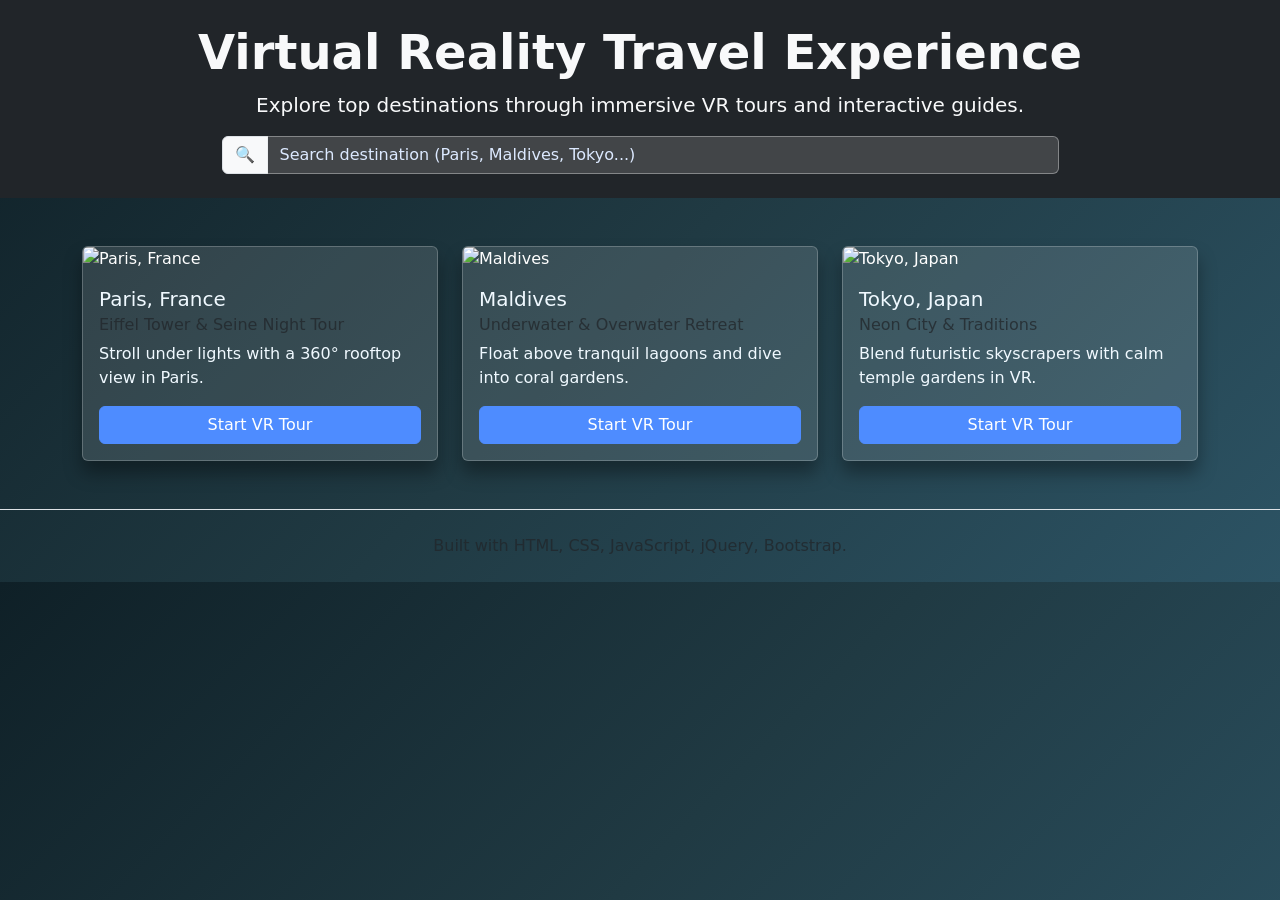
==== Code/index.html @ 7fb03806 "Add VR Travel Experience web app" ====
<!doctype html>
<html lang="en">
  <head>
    <meta charset="utf-8">
    <meta name="viewport" content="width=device-width, initial-scale=1, shrink-to-fit=no">
    <title>Virtual Reality Travel Experience</title>
    <link rel="stylesheet" href="https://cdn.jsdelivr.net/npm/bootstrap@5.3.0/dist/css/bootstrap.min.css" integrity="sha384-9ndCyUa6Y/xS0+Yk4hiB7QWmPduLcGx8em4RcXE6MnFVlowerQGsb31Z/4IKT8t6" crossorigin="anonymous">
    <link rel="stylesheet" href="css/style.css">
  </head>
  <body>
    <header class="bg-dark text-light py-4 mb-5">
      <div class="container text-center">
        <h1 class="display-5 fw-bold">Virtual Reality Travel Experience</h1>
        <p class="lead">Explore top destinations through immersive VR tours and interactive guides.</p>
        <div class="input-group mt-3 w-75 mx-auto">
          <span class="input-group-text" id="search-label">🔍</span>
          <input id="searchInput" type="text" class="form-control" placeholder="Search destination (Paris, Maldives, Tokyo...)" aria-label="Search" aria-describedby="search-label">
        </div>
      </div>
    </header>

    <main class="container">
      <div id="destinationsRow" class="row g-4"></div>
    </main>

    <footer class="text-muted text-center py-4 mt-5 border-top">
      <div class="container">Built with HTML, CSS, JavaScript, jQuery, Bootstrap.</div>
    </footer>

    <!-- VR Tour Modal -->
    <div class="modal fade" id="vrModal" tabindex="-1" aria-labelledby="vrModalLabel" aria-hidden="true">
      <div class="modal-dialog modal-xl modal-dialog-centered">
        <div class="modal-content">
          <div class="modal-header">
            <h5 class="modal-title" id="vrModalLabel">VR Tour</h5>
            <button type="button" class="btn-close" data-bs-dismiss="modal" aria-label="Close"></button>
          </div>
          <div class="modal-body">
            <div class="ratio ratio-16x9 mb-3" id="videoContainer">
              <iframe id="vrVideo" src="" title="VR Tour Video" allowfullscreen allow="accelerometer; autoplay; clipboard-write; encrypted-media; gyroscope; picture-in-picture"></iframe>
            </div>
            <p id="vrDescription" class="lead"></p>
            <ul id="vrFeatures" class="list-group"></ul>
          </div>
          <div class="modal-footer">
            <button type="button" class="btn btn-secondary" data-bs-dismiss="modal">Close</button>
            <a id="exploreLink" href="#" target="_blank" class="btn btn-primary">Open Full VR Experience</a>
          </div>
        </div>
      </div>
    </div>

    <script src="https://code.jquery.com/jquery-3.7.0.min.js" integrity="sha256-3fpV/yvHO0WnQklFNTbQN6HkQJXjMXTnP1ptsKp4LhU=" crossorigin="anonymous"></script>
    <script src="https://cdn.jsdelivr.net/npm/bootstrap@5.3.0/dist/js/bootstrap.bundle.min.js" integrity="sha384-kenU1KFdBIe4zVF0s0G1M5b4hcpxyD9F7jL+HLvI2/modi6u40ruR+5aMRyX0ycJ" crossorigin="anonymous"></script>
    <script src="js/app.js"></script>
  </body>
</html>
---- Code/css/style.css ----
body {
  background: linear-gradient(135deg, #0f2027 0%, #203a43 50%, #2c5364 100%);
  color: #ffffff;
}

header {
  background: rgba(24, 35, 45, 0.95);
  backdrop-filter: blur(8px);
}

.card {
  background: rgba(255, 255, 255, 0.12);
  border: 1px solid rgba(255, 255, 255, 0.22);
  box-shadow: 0 12px 18px rgba(0, 0, 0, 0.35);
  transition: transform 0.25s ease, box-shadow 0.25s ease;
}

.card:hover {
  transform: translateY(-7px);
  box-shadow: 0 20px 25px rgba(0, 0, 0, 0.45);
}

.card-title, .card-text {
  color: #f0f9ff;
}

.btn-primary {
  background: #4e8cff;
  border-color: #4e8cff;
}

.btn-primary:hover {
  background: #3184ff;
  border-color: #2b6ef4;
}

#searchInput {
  background: rgba(255, 255, 255, 0.15);
  color: #fff;
  border: 1px solid rgba(255, 255, 255, 0.35);
}

#searchInput::placeholder {
  color: #dce9ff;
}
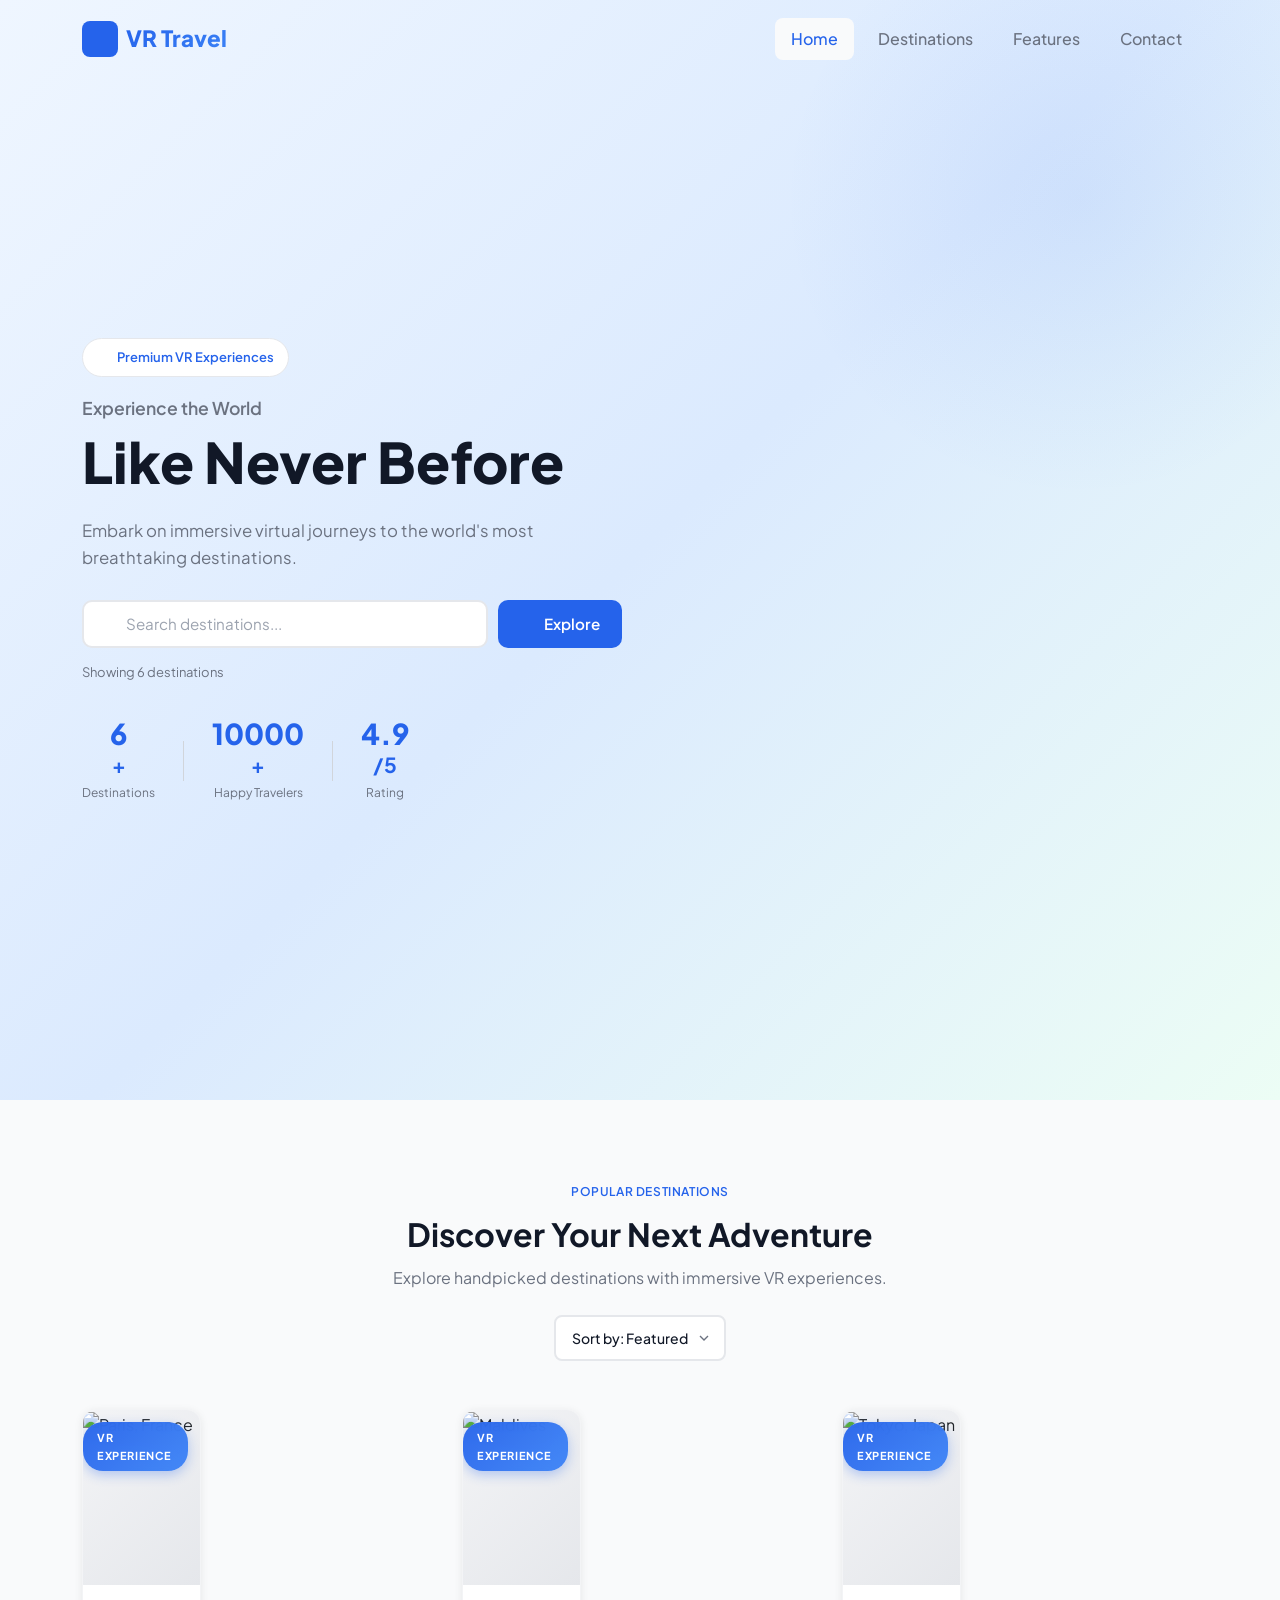
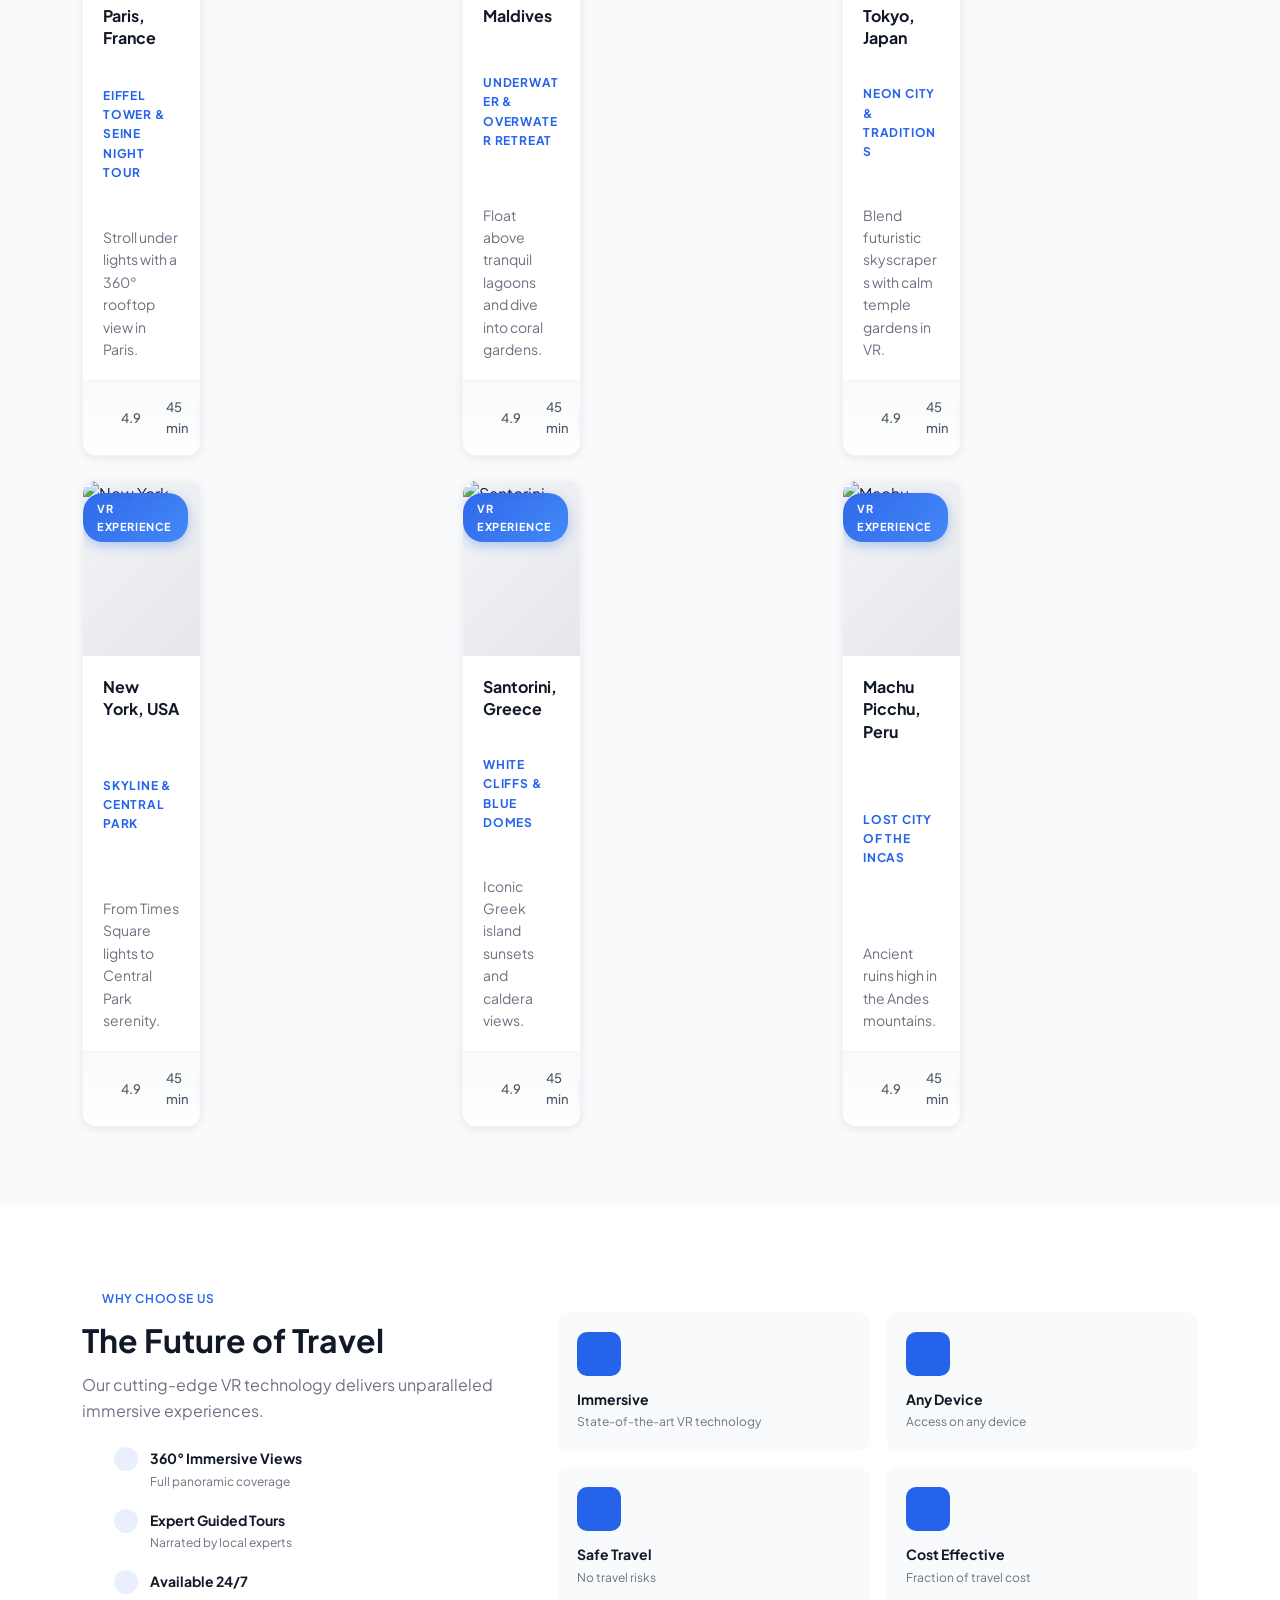
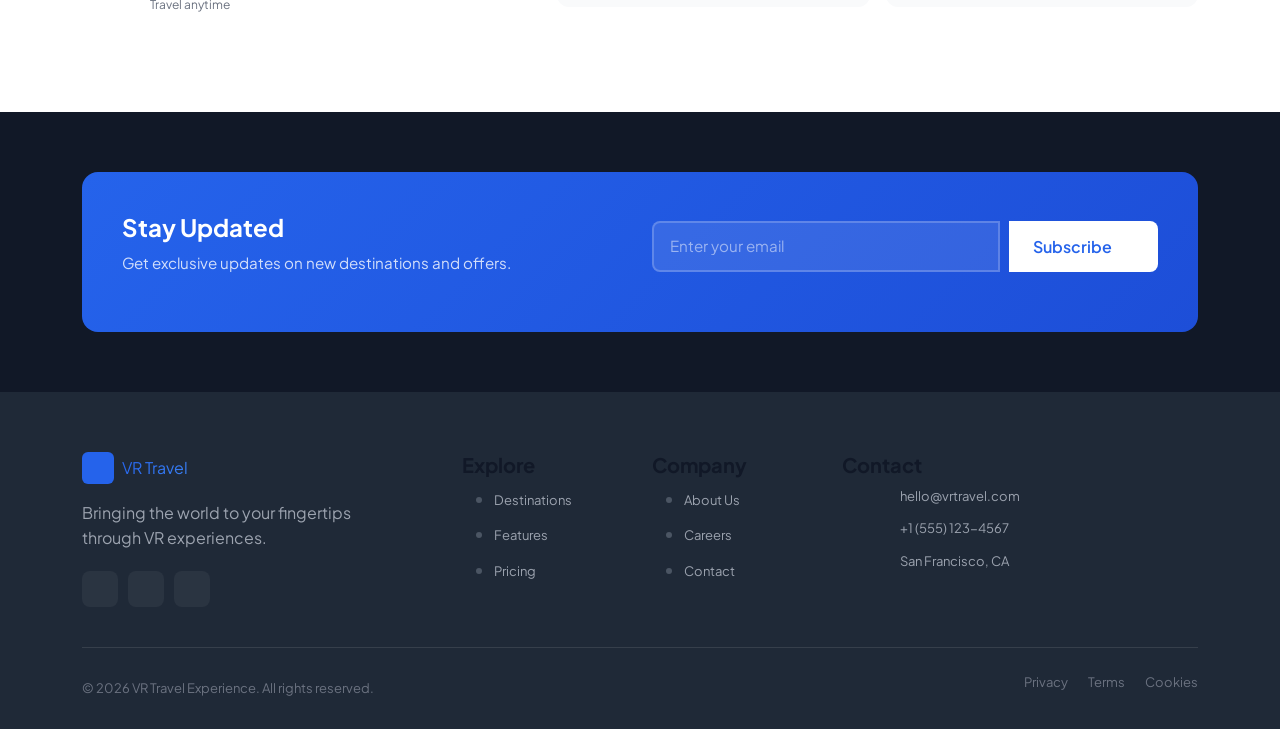
==== commit 8652e178: "Uploaded two files Code" ====
--- a/Code/index.html
+++ b/Code/index.html
@@ -1,57 +1,364 @@
-<!doctype html>
+<!DOCTYPE html>
 <html lang="en">
-  <head>
-    <meta charset="utf-8">
-    <meta name="viewport" content="width=device-width, initial-scale=1, shrink-to-fit=no">
-    <title>Virtual Reality Travel Experience</title>
-    <link rel="stylesheet" href="https://cdn.jsdelivr.net/npm/bootstrap@5.3.0/dist/css/bootstrap.min.css" integrity="sha384-9ndCyUa6Y/xS0+Yk4hiB7QWmPduLcGx8em4RcXE6MnFVlowerQGsb31Z/4IKT8t6" crossorigin="anonymous">
+<head>
+    <meta charset="UTF-8">
+    <meta name="viewport" content="width=device-width, initial-scale=1.0">
+    <meta name="description" content="Experience immersive virtual reality travel tours to Paris, Maldives, and Tokyo. Explore top destinations through interactive VR guides and 360° panoramic views.">
+    <meta name="keywords" content="virtual reality, VR travel, immersive tours, Paris, Maldives, Tokyo">
+    <meta name="author" content="VR Travel Experience">
+    <title>VR Travel Experience | Immersive Virtual Reality Tours</title>
+    
+    <!-- Google Fonts -->
+    <link rel="preconnect" href="https://fonts.googleapis.com">
+    <link rel="preconnect" href="https://fonts.gstatic.com" crossorigin>
+    <link href="https://fonts.googleapis.com/css2?family=Plus+Jakarta+Sans:wght@400;500;600;700;800&display=swap" rel="stylesheet">
+    
+    <!-- Bootstrap CSS -->
+    <link href="https://cdn.jsdelivr.net/npm/bootstrap@5.3.0/dist/css/bootstrap.min.css" rel="stylesheet">
+    
+    <!-- Lucide Icons -->
+    <script src="https://unpkg.com/lucide@latest"></script>
+    
     <link rel="stylesheet" href="css/style.css">
-  </head>
-  <body>
-    <header class="bg-dark text-light py-4 mb-5">
-      <div class="container text-center">
-        <h1 class="display-5 fw-bold">Virtual Reality Travel Experience</h1>
-        <p class="lead">Explore top destinations through immersive VR tours and interactive guides.</p>
-        <div class="input-group mt-3 w-75 mx-auto">
-          <span class="input-group-text" id="search-label">🔍</span>
-          <input id="searchInput" type="text" class="form-control" placeholder="Search destination (Paris, Maldives, Tokyo...)" aria-label="Search" aria-describedby="search-label">
-        </div>
-      </div>
-    </header>
-
-    <main class="container">
-      <div id="destinationsRow" class="row g-4"></div>
-    </main>
-
-    <footer class="text-muted text-center py-4 mt-5 border-top">
-      <div class="container">Built with HTML, CSS, JavaScript, jQuery, Bootstrap.</div>
+</head>
+<body>
+    <!-- Loading Screen -->
+    <div id="loader" class="loader-wrapper">
+        <div class="loader-content">
+            <div class="loader-spinner"></div>
+            <p>Loading...</p>
+        </div>
+    </div>
+
+    <!-- Navigation -->
+    <nav class="navbar navbar-expand-lg fixed-top" id="navbar">
+        <div class="container">
+            <a class="navbar-brand d-flex align-items-center" href="#">
+                <div class="brand-icon">
+                    <i data-lucide="globe"></i>
+                </div>
+                <span class="brand-text">VR Travel</span>
+            </a>
+            <button class="navbar-toggler" type="button" data-bs-toggle="collapse" data-bs-target="#navbarNav">
+                <span class="toggler-icon">
+                    <i data-lucide="menu"></i>
+                </span>
+            </button>
+            <div class="collapse navbar-collapse justify-content-end" id="navbarNav">
+                <ul class="navbar-nav align-items-center gap-2">
+                    <li class="nav-item"><a class="nav-link active" href="#home">Home</a></li>
+                    <li class="nav-item"><a class="nav-link" href="#destinations">Destinations</a></li>
+                    <li class="nav-item"><a class="nav-link" href="#features">Features</a></li>
+                    <li class="nav-item"><a class="nav-link" href="#newsletter">Contact</a></li>
+                </ul>
+            </div>
+        </div>
+    </nav>
+
+    <!-- Hero Section -->
+    <section class="hero-section" id="home">
+        <div class="hero-bg">
+            <div class="hero-gradient"></div>
+        </div>
+        <div class="container">
+            <div class="row align-items-center min-vh-100">
+                <div class="col-lg-7">
+                    <div class="hero-content">
+                        <div class="hero-badge">
+                            <i data-lucide="sparkles"></i>
+                            <span>Premium VR Experiences</span>
+                        </div>
+                        <h1 class="hero-title">
+                            <span class="title-small">Experience the World</span>
+                            <span class="title-large">Like Never Before</span>
+                        </h1>
+                        <p class="hero-description">
+                            Embark on immersive virtual journeys to the world's most breathtaking destinations.
+                        </p>
+                        <div class="hero-search-box">
+                            <div class="search-input-wrapper">
+                                <i data-lucide="search" class="search-icon"></i>
+                                <input type="text" id="searchInput" placeholder="Search destinations..." autocomplete="off">
+                                <button type="button" id="clearSearch" class="clear-btn" style="display:none;">
+                                    <i data-lucide="x"></i>
+                                </button>
+                            </div>
+                            <button type="button" class="btn-search">
+                                <i data-lucide="compass"></i>
+                                <span>Explore</span>
+                            </button>
+                        </div>
+                        <p id="searchResultsCount" class="search-results"></p>
+                        
+                        <div class="hero-stats">
+                            <div class="stat-item">
+                                <span class="stat-value" data-count="50">0</span>
+                                <span class="stat-suffix">+</span>
+                                <span class="stat-label">Destinations</span>
+                            </div>
+                            <div class="stat-divider"></div>
+                            <div class="stat-item">
+                                <span class="stat-value" data-count="10000">0</span>
+                                <span class="stat-suffix">+</span>
+                                <span class="stat-label">Happy Travelers</span>
+                            </div>
+                            <div class="stat-divider"></div>
+                            <div class="stat-item">
+                                <span class="stat-value">4.9</span>
+                                <span class="stat-suffix">/5</span>
+                                <span class="stat-label">Rating</span>
+                            </div>
+                        </div>
+                    </div>
+                </div>
+            </div>
+        </div>
+    </section>
+
+    <!-- Destinations Section -->
+    <section class="destinations-section" id="destinations">
+        <div class="container">
+            <div class="section-header text-center">
+                <span class="section-label">
+                    <i data-lucide="map-pin"></i>
+                    Popular Destinations
+                </span>
+                <h2 class="section-title">Discover Your Next Adventure</h2>
+                <p class="section-description">
+                    Explore handpicked destinations with immersive VR experiences.
+                </p>
+                
+                <div class="section-filters">
+                    <select id="sortSelect" class="filter-select">
+                        <option value="default">Sort by: Featured</option>
+                        <option value="name">Name (A-Z)</option>
+                        <option value="name-desc">Name (Z-A)</option>
+                    </select>
+                </div>
+            </div>
+
+            <div id="destinationsRow" class="destinations-grid"></div>
+            
+            <div id="noResultsMessage" class="no-results text-center" style="display:none;">
+                <i data-lucide="search-x" class="no-results-icon"></i>
+                <h3>No destinations found</h3>
+                <p>Try adjusting your search terms</p>
+                <button class="btn btn-outline-primary" id="resetSearch">
+                    <i data-lucide="rotate-ccw"></i>
+                    Reset Search
+                </button>
+            </div>
+        </div>
+    </section>
+
+    <!-- Features Section -->
+    <section class="features-section" id="features">
+        <div class="container">
+            <div class="row align-items-center">
+                <div class="col-lg-5">
+                    <div class="features-content">
+                        <span class="section-label">
+                            <i data-lucide="zap"></i>
+                            Why Choose Us
+                        </span>
+                        <h2 class="section-title text-start">The Future of Travel</h2>
+                        <p class="features-description">
+                            Our cutting-edge VR technology delivers unparalleled immersive experiences.
+                        </p>
+                        <ul class="features-list">
+                            <li>
+                                <div class="feature-check">
+                                    <i data-lucide="check"></i>
+                                </div>
+                                <div>
+                                    <strong>360° Immersive Views</strong>
+                                    <p>Full panoramic coverage</p>
+                                </div>
+                            </li>
+                            <li>
+                                <div class="feature-check">
+                                    <i data-lucide="check"></i>
+                                </div>
+                                <div>
+                                    <strong>Expert Guided Tours</strong>
+                                    <p>Narrated by local experts</p>
+                                </div>
+                            </li>
+                            <li>
+                                <div class="feature-check">
+                                    <i data-lucide="check"></i>
+                                </div>
+                                <div>
+                                    <strong>Available 24/7</strong>
+                                    <p>Travel anytime</p>
+                                </div>
+                            </li>
+                        </ul>
+                    </div>
+                </div>
+                <div class="col-lg-7">
+                    <div class="features-grid">
+                        <div class="feature-card">
+                            <div class="feature-icon">
+                                <i data-lucide="eye"></i>
+                            </div>
+                            <h3>Immersive</h3>
+                            <p>State-of-the-art VR technology</p>
+                        </div>
+                        <div class="feature-card">
+                            <div class="feature-icon">
+                                <i data-lucide="smartphone"></i>
+                            </div>
+                            <h3>Any Device</h3>
+                            <p>Access on any device</p>
+                        </div>
+                        <div class="feature-card">
+                            <div class="feature-icon">
+                                <i data-lucide="shield-check"></i>
+                            </div>
+                            <h3>Safe Travel</h3>
+                            <p>No travel risks</p>
+                        </div>
+                        <div class="feature-card">
+                            <div class="feature-icon">
+                                <i data-lucide="wallet"></i>
+                            </div>
+                            <h3>Cost Effective</h3>
+                            <p>Fraction of travel cost</p>
+                        </div>
+                    </div>
+                </div>
+            </div>
+        </div>
+    </section>
+
+    <!-- Newsletter Section -->
+    <section class="newsletter-section" id="newsletter">
+        <div class="container">
+            <div class="newsletter-card">
+                <div class="row align-items-center">
+                    <div class="col-lg-6">
+                        <div class="newsletter-content">
+                            <h2>Stay Updated</h2>
+                            <p>Get exclusive updates on new destinations and offers.</p>
+                        </div>
+                    </div>
+                    <div class="col-lg-6">
+                        <form id="newsletterForm" class="newsletter-form">
+                            <div class="input-group">
+                                <input type="email" id="emailInput" class="form-control" placeholder="Enter your email" required>
+                                <button type="submit" class="btn btn-primary">
+                                    <span>Subscribe</span>
+                                    <i data-lucide="send"></i>
+                                </button>
+                            </div>
+                            <div id="newsletterMessage" class="form-message"></div>
+                        </form>
+                    </div>
+                </div>
+            </div>
+        </div>
+    </section>
+
+    <!-- Footer -->
+    <footer class="site-footer">
+        <div class="container">
+            <div class="footer-top">
+                <div class="row">
+                    <div class="col-lg-4 mb-5 mb-lg-0">
+                        <div class="footer-brand">
+                            <a href="#" class="d-flex align-items-center gap-2 text-decoration-none mb-3">
+                                <div class="brand-icon-sm">
+                                    <i data-lucide="globe"></i>
+                                </div>
+                                <span class="brand-text">VR Travel</span>
+                            </a>
+                            <p>Bringing the world to your fingertips through VR experiences.</p>
+                            <div class="footer-social">
+                                <a href="#" aria-label="Twitter"><i data-lucide="twitter"></i></a>
+                                <a href="#" aria-label="Instagram"><i data-lucide="instagram"></i></a>
+                                <a href="#" aria-label="YouTube"><i data-lucide="youtube"></i></a>
+                            </div>
+                        </div>
+                    </div>
+                    <div class="col-6 col-lg-2">
+                        <h5>Explore</h5>
+                        <ul class="footer-links">
+                            <li><a href="#destinations">Destinations</a></li>
+                            <li><a href="#features">Features</a></li>
+                            <li><a href="#">Pricing</a></li>
+                        </ul>
+                    </div>
+                    <div class="col-6 col-lg-2">
+                        <h5>Company</h5>
+                        <ul class="footer-links">
+                            <li><a href="#">About Us</a></li>
+                            <li><a href="#">Careers</a></li>
+                            <li><a href="#">Contact</a></li>
+                        </ul>
+                    </div>
+                    <div class="col-lg-4">
+                        <h5>Contact</h5>
+                        <ul class="footer-contact">
+                            <li><i data-lucide="mail"></i><span>hello@vrtravel.com</span></li>
+                            <li><i data-lucide="phone"></i><span>+1 (555) 123-4567</span></li>
+                            <li><i data-lucide="map-pin"></i><span>San Francisco, CA</span></li>
+                        </ul>
+                    </div>
+                </div>
+            </div>
+            <div class="footer-bottom">
+                <div class="row align-items-center">
+                    <div class="col-md-6">
+                        <p>&copy; 2026 VR Travel Experience. All rights reserved.</p>
+                    </div>
+                    <div class="col-md-6">
+                        <ul class="footer-legal">
+                            <li><a href="#">Privacy</a></li>
+                            <li><a href="#">Terms</a></li>
+                            <li><a href="#">Cookies</a></li>
+                        </ul>
+                    </div>
+                </div>
+            </div>
+        </div>
     </footer>
 
-    <!-- VR Tour Modal -->
-    <div class="modal fade" id="vrModal" tabindex="-1" aria-labelledby="vrModalLabel" aria-hidden="true">
-      <div class="modal-dialog modal-xl modal-dialog-centered">
-        <div class="modal-content">
-          <div class="modal-header">
-            <h5 class="modal-title" id="vrModalLabel">VR Tour</h5>
-            <button type="button" class="btn-close" data-bs-dismiss="modal" aria-label="Close"></button>
-          </div>
-          <div class="modal-body">
-            <div class="ratio ratio-16x9 mb-3" id="videoContainer">
-              <iframe id="vrVideo" src="" title="VR Tour Video" allowfullscreen allow="accelerometer; autoplay; clipboard-write; encrypted-media; gyroscope; picture-in-picture"></iframe>
-            </div>
-            <p id="vrDescription" class="lead"></p>
-            <ul id="vrFeatures" class="list-group"></ul>
-          </div>
-          <div class="modal-footer">
-            <button type="button" class="btn btn-secondary" data-bs-dismiss="modal">Close</button>
-            <a id="exploreLink" href="#" target="_blank" class="btn btn-primary">Open Full VR Experience</a>
-          </div>
-        </div>
-      </div>
+    <!-- VR Modal -->
+    <div class="modal fade" id="vrModal" tabindex="-1">
+        <div class="modal-dialog modal-lg modal-dialog-centered">
+            <div class="modal-content">
+                <div class="modal-header border-0">
+                    <h5 class="modal-title" id="vrModalLabel">VR Tour</h5>
+                    <button type="button" class="btn-close" data-bs-dismiss="modal"></button>
+                </div>
+                <div class="modal-body p-0">
+                    <div class="ratio ratio-16x9">
+                        <iframe id="vrVideo" src="" allowfullscreen></iframe>
+                    </div>
+                    <div class="p-4">
+                        <p id="vrDescription" class="mb-4"></p>
+                        <h6 class="mb-3">Tour Highlights</h6>
+                        <ul id="vrFeatures" class="features-list-modal list-unstyled"></ul>
+                    </div>
+                </div>
+                <div class="modal-footer border-0">
+                    <button type="button" class="btn btn-secondary" data-bs-dismiss="modal">Close</button>
+                    <a id="exploreLink" href="#" target="_blank" class="btn btn-primary">
+                        <i data-lucide="external-link"></i>
+                        View on Maps
+                    </a>
+                </div>
+            </div>
+        </div>
     </div>
 
-    <script src="https://code.jquery.com/jquery-3.7.0.min.js" integrity="sha256-3fpV/yvHO0WnQklFNTbQN6HkQJXjMXTnP1ptsKp4LhU=" crossorigin="anonymous"></script>
-    <script src="https://cdn.jsdelivr.net/npm/bootstrap@5.3.0/dist/js/bootstrap.bundle.min.js" integrity="sha384-kenU1KFdBIe4zVF0s0G1M5b4hcpxyD9F7jL+HLvI2/modi6u40ruR+5aMRyX0ycJ" crossorigin="anonymous"></script>
+    <!-- Toast Container -->
+    <div id="toastContainer" class="toast-container"></div>
+
+    <!-- Scripts -->
+    <script src="https://code.jquery.com/jquery-3.7.0.min.js"></script>
+    <script src="https://cdn.jsdelivr.net/npm/bootstrap@5.3.0/dist/js/bootstrap.bundle.min.js"></script>
     <script src="js/app.js"></script>
-  </body>
+</body>
 </html>
--- a/Code/css/style.css
+++ b/Code/css/style.css
@@ -1,45 +1,1152 @@
+/* VR Travel Experience - Clean Professional Styles */
+
+:root {
+    --primary: #2563eb;
+    --primary-dark: #1d4ed8;
+    --primary-light: #3b82f6;
+    --accent: #f59e0b;
+    --dark: #111827;
+    --dark-secondary: #1f2937;
+    --white: #ffffff;
+    --gray-50: #f9fafb;
+    --gray-100: #f3f4f6;
+    --gray-200: #e5e7eb;
+    --gray-300: #d1d5db;
+    --gray-400: #9ca3af;
+    --gray-500: #6b7280;
+    --gray-600: #4b5563;
+    --success: #10b981;
+    --danger: #ef4444;
+}
+
+/* Reset */
+*,
+*::before,
+*::after {
+    box-sizing: border-box;
+    margin: 0;
+    padding: 0;
+}
+
+html {
+    scroll-behavior: smooth;
+}
+
 body {
-  background: linear-gradient(135deg, #0f2027 0%, #203a43 50%, #2c5364 100%);
-  color: #ffffff;
-}
-
-header {
-  background: rgba(24, 35, 45, 0.95);
-  backdrop-filter: blur(8px);
-}
-
-.card {
-  background: rgba(255, 255, 255, 0.12);
-  border: 1px solid rgba(255, 255, 255, 0.22);
-  box-shadow: 0 12px 18px rgba(0, 0, 0, 0.35);
-  transition: transform 0.25s ease, box-shadow 0.25s ease;
-}
-
-.card:hover {
-  transform: translateY(-7px);
-  box-shadow: 0 20px 25px rgba(0, 0, 0, 0.45);
-}
-
-.card-title, .card-text {
-  color: #f0f9ff;
+    font-family: 'Plus Jakarta Sans', -apple-system, BlinkMacSystemFont, sans-serif;
+    font-size: 16px;
+    line-height: 1.6;
+    color: var(--gray-600);
+    background: var(--white);
+    -webkit-font-smoothing: antialiased;
+}
+
+/* Typography */
+h1,
+h2,
+h3,
+h4,
+h5,
+h6 {
+    font-weight: 700;
+    line-height: 1.3;
+    color: var(--dark);
+}
+
+a {
+    text-decoration: none;
+    color: inherit;
+}
+
+img {
+    max-width: 100%;
+    height: auto;
+}
+
+/* Loader */
+.loader-wrapper {
+    position: fixed;
+    inset: 0;
+    background: var(--white);
+    display: flex;
+    align-items: center;
+    justify-content: center;
+    z-index: 9999;
+    transition: opacity 0.3s;
+}
+
+.loader-wrapper.hidden {
+    opacity: 0;
+    pointer-events: none;
+}
+
+.loader-spinner {
+    width: 40px;
+    height: 40px;
+    border: 3px solid var(--gray-200);
+    border-top-color: var(--primary);
+    border-radius: 50%;
+    animation: spin 1s linear infinite;
+}
+
+@keyframes spin {
+    to {
+        transform: rotate(360deg);
+    }
+}
+
+/* Navigation */
+.navbar {
+    padding: 16px 0;
+    background: transparent;
+    transition: all 0.3s;
+}
+
+.navbar.scrolled {
+    background: rgba(255, 255, 255, 0.95);
+    box-shadow: 0 1px 3px rgba(0, 0, 0, 0.1);
+    padding: 12px 0;
+}
+
+.navbar-brand {
+    display: flex;
+    align-items: center;
+    gap: 8px;
+    font-weight: 800;
+    font-size: 1.4rem;
+    color: var(--dark) !important;
+}
+
+.brand-icon {
+    width: 36px;
+    height: 36px;
+    background: var(--primary);
+    border-radius: 8px;
+    display: flex;
+    align-items: center;
+    justify-content: center;
+    color: var(--white);
+}
+
+.brand-icon i {
+    width: 20px;
+    height: 20px;
+}
+
+.brand-text {
+    background: linear-gradient(135deg, var(--primary), var(--primary-light));
+    -webkit-background-clip: text;
+    -webkit-text-fill-color: transparent;
+}
+
+.nav-link {
+    font-weight: 500;
+    color: var(--gray-500) !important;
+    padding: 8px 16px !important;
+    border-radius: 8px;
+    transition: all 0.2s;
+}
+
+.nav-link:hover,
+.nav-link.active {
+    color: var(--primary) !important;
+    background: var(--gray-50);
+}
+
+/* Hero Section */
+.hero-section {
+    min-height: 100vh;
+    display: flex;
+    align-items: center;
+    padding: 120px 0 80px;
+    background: linear-gradient(135deg, #eff6ff 0%, #dbeafe 50%, #ecfdf5 100%);
+    position: relative;
+}
+
+.hero-gradient {
+    position: absolute;
+    width: 600px;
+    height: 600px;
+    background: radial-gradient(circle, rgba(37, 99, 235, 0.08) 0%, transparent 70%);
+    top: -100px;
+    right: -100px;
+    border-radius: 50%;
+}
+
+.hero-content {
+    position: relative;
+    z-index: 1;
+}
+
+.hero-badge {
+    display: inline-flex;
+    align-items: center;
+    gap: 6px;
+    background: var(--white);
+    border: 1px solid var(--gray-200);
+    padding: 8px 14px;
+    border-radius: 50px;
+    font-size: 13px;
+    font-weight: 600;
+    color: var(--primary);
+    margin-bottom: 20px;
+}
+
+.hero-badge i {
+    width: 14px;
+    height: 14px;
+}
+
+.hero-title {
+    margin-bottom: 20px;
+}
+
+.title-small {
+    display: block;
+    font-size: 1.1rem;
+    font-weight: 600;
+    color: var(--gray-500);
+    margin-bottom: 6px;
+}
+
+.title-large {
+    display: block;
+    font-size: clamp(2.2rem, 5vw, 3.5rem);
+    font-weight: 800;
+    color: var(--dark);
+}
+
+.hero-description {
+    font-size: 1.05rem;
+    color: var(--gray-500);
+    max-width: 480px;
+    margin-bottom: 28px;
+}
+
+/* Search Box */
+.hero-search-box {
+    display: flex;
+    gap: 10px;
+    max-width: 540px;
+    margin-bottom: 14px;
+}
+
+.search-input-wrapper {
+    flex: 1;
+    display: flex;
+    align-items: center;
+    background: var(--white);
+    border: 2px solid var(--gray-200);
+    border-radius: 10px;
+    padding: 4px 4px 4px 14px;
+    transition: all 0.2s;
+}
+
+.search-input-wrapper:focus-within {
+    border-color: var(--primary);
+    box-shadow: 0 0 0 3px rgba(37, 99, 235, 0.1);
+}
+
+.search-icon {
+    width: 18px;
+    height: 18px;
+    color: var(--gray-400);
+    margin-right: 10px;
+}
+
+.search-input-wrapper input {
+    flex: 1;
+    border: none;
+    outline: none;
+    font-size: 0.95rem;
+    background: transparent;
+    color: var(--dark);
+}
+
+.search-input-wrapper input::placeholder {
+    color: var(--gray-400);
+}
+
+.clear-btn {
+    width: 28px;
+    height: 28px;
+    border: none;
+    background: var(--gray-100);
+    border-radius: 6px;
+    display: flex;
+    align-items: center;
+    justify-content: center;
+    cursor: pointer;
+    color: var(--gray-500);
+}
+
+.clear-btn:hover {
+    background: var(--gray-200);
+}
+
+.clear-btn i {
+    width: 14px;
+    height: 14px;
+}
+
+.btn-search {
+    display: flex;
+    align-items: center;
+    gap: 6px;
+    background: var(--primary);
+    color: var(--white);
+    border: none;
+    padding: 12px 22px;
+    border-radius: 10px;
+    font-weight: 600;
+    font-size: 0.95rem;
+    cursor: pointer;
+    transition: all 0.2s;
+}
+
+.btn-search:hover {
+    background: var(--primary-dark);
+    transform: translateY(-1px);
+}
+
+.btn-search i {
+    width: 18px;
+    height: 18px;
+}
+
+.search-results {
+    font-size: 13px;
+    color: var(--gray-500);
+    min-height: 18px;
+}
+
+/* Stats */
+.hero-stats {
+    display: flex;
+    align-items: center;
+    gap: 28px;
+    margin-top: 36px;
+}
+
+.stat-item {
+    text-align: center;
+}
+
+.stat-value {
+    display: block;
+    font-size: 1.8rem;
+    font-weight: 800;
+    color: var(--primary);
+    line-height: 1;
+}
+
+.stat-suffix {
+    font-size: 1.3rem;
+    font-weight: 700;
+    color: var(--primary);
+}
+
+.stat-label {
+    display: block;
+    font-size: 12px;
+    color: var(--gray-500);
+    margin-top: 2px;
+}
+
+.stat-divider {
+    width: 1px;
+    height: 40px;
+    background: var(--gray-300);
+}
+
+/* Sections */
+section {
+    padding: 80px 0;
+}
+
+.section-header {
+    max-width: 600px;
+    margin: 0 auto 48px;
+    text-align: center;
+}
+
+.section-label {
+    display: inline-flex;
+    align-items: center;
+    gap: 6px;
+    font-size: 12px;
+    font-weight: 600;
+    color: var(--primary);
+    text-transform: uppercase;
+    letter-spacing: 0.05em;
+    margin-bottom: 12px;
+}
+
+.section-label i {
+    width: 14px;
+    height: 14px;
+}
+
+.section-title {
+    font-size: 2rem;
+    margin-bottom: 10px;
+}
+
+.section-description {
+    font-size: 1rem;
+    color: var(--gray-500);
+}
+
+.section-filters {
+    margin-top: 24px;
+}
+
+.filter-select {
+    padding: 10px 36px 10px 16px;
+    border: 2px solid var(--gray-200);
+    border-radius: 8px;
+    font-size: 14px;
+    font-weight: 500;
+    color: var(--dark);
+    background: var(--white) url("data:image/svg+xml,%3Csvg xmlns='http://www.w3.org/2000/svg' width='16' height='16' viewBox='0 0 24 24' fill='none' stroke='%236b7280' stroke-width='2'%3E%3Cpolyline points='6,9 12,15 18,9'%3E%3C/polyline%3E%3C/svg%3E") no-repeat right 12px center;
+    cursor: pointer;
+    appearance: none;
+}
+
+.filter-select:focus {
+    outline: none;
+    border-color: var(--primary);
+}
+
+/* Destinations Section */
+.destinations-section {
+    background: var(--gray-50);
+}
+
+.destinations-grid {
+    display: grid;
+    grid-template-columns: repeat(auto-fill, minmax(300px, 1fr));
+    gap: 24px;
+}
+
+/* Destination Card */
+.destinations-grid .card {
+    background: var(--white);
+    border-radius: 14px;
+    overflow: hidden;
+    box-shadow: 0 2px 8px rgba(0, 0, 0, 0.08);
+    transition: all 0.3s cubic-bezier(0.4, 0, 0.2, 1);
+    border: 1px solid var(--gray-100);
+}
+
+.destinations-grid .card:hover {
+    transform: translateY(-8px);
+    box-shadow: 0 20px 40px rgba(0, 0, 0, 0.12);
+    border-color: var(--primary-light);
+}
+
+.card-image-wrapper {
+    position: relative;
+    overflow: hidden;
+    height: 240px;
+    background: linear-gradient(135deg, var(--gray-100), var(--gray-200));
+}
+
+.card-image-wrapper .card-img-top {
+    width: 100%;
+    height: 100%;
+    object-fit: cover;
+    transition: transform 0.5s cubic-bezier(0.4, 0, 0.2, 1);
+}
+
+.card:hover .card-image-wrapper .card-img-top {
+    transform: scale(1.08);
+}
+
+.card-badge {
+    position: absolute;
+    top: 12px;
+    right: 12px;
+    background: linear-gradient(135deg, rgba(37, 99, 235, 0.95), rgba(59, 130, 246, 0.95));
+    color: var(--white);
+    padding: 7px 14px;
+    border-radius: 20px;
+    font-size: 11px;
+    font-weight: 700;
+    text-transform: uppercase;
+    letter-spacing: 0.6px;
+    backdrop-filter: blur(10px);
+    box-shadow: 0 4px 12px rgba(37, 99, 235, 0.3);
+}
+
+.destinations-grid .card-body {
+    padding: 0;
+    display: flex;
+    flex-direction: column;
+    height: 100%;
+}
+
+.card-content {
+    padding: 20px;
+    flex: 1;
+    display: flex;
+    flex-direction: column;
+    justify-content: space-between;
+}
+
+.destinations-grid .card-title {
+    font-size: 16px;
+    font-weight: 700;
+    color: var(--dark);
+    margin-bottom: 6px;
+    line-height: 1.4;
+}
+
+.destinations-grid .card-subtitle {
+    font-size: 12px;
+    color: var(--primary);
+    font-weight: 700;
+    margin-bottom: 10px;
+    text-transform: uppercase;
+    letter-spacing: 0.8px;
+}
+
+.destinations-grid .card-text {
+    color: var(--gray-500);
+    font-size: 14px;
+    line-height: 1.6;
+    margin: 0;
+}
+
+.card-actions {
+    display: flex;
+    align-items: center;
+    justify-content: space-between;
+    padding: 16px 20px;
+    background: linear-gradient(to bottom, var(--gray-50), var(--white));
+    border-top: 1px solid var(--gray-100);
+    gap: 12px;
+}
+
+.card-meta {
+    display: flex;
+    align-items: center;
+    gap: 12px;
+    color: var(--gray-600);
+    font-size: 13px;
+    font-weight: 500;
+}
+
+.card-meta span {
+    display: flex;
+    align-items: center;
+    gap: 4px;
+}
+
+.card-meta i {
+    width: 14px;
+    height: 14px;
+}
+
+.star-icon {
+    color: var(--accent);
+    fill: var(--accent);
+}
+
+.start-tour {
+    display: inline-flex;
+    align-items: center;
+    justify-content: center;
+    gap: 6px;
+    background: linear-gradient(135deg, var(--primary), var(--primary-light));
+    color: var(--white);
+    border: none;
+    padding: 10px 16px;
+    border-radius: 8px;
+    font-weight: 700;
+    font-size: 13px;
+    cursor: pointer;
+    transition: all 0.3s cubic-bezier(0.4, 0, 0.2, 1);
+    box-shadow: 0 4px 12px rgba(37, 99, 235, 0.3);
+    text-transform: uppercase;
+    letter-spacing: 0.5px;
+    white-space: nowrap;
+}
+
+.start-tour:hover {
+    background: linear-gradient(135deg, var(--primary-dark), var(--primary));
+    transform: translateY(-2px);
+    box-shadow: 0 6px 20px rgba(37, 99, 235, 0.4);
+}
+
+.start-tour:active {
+    transform: translateY(0);
+}
+
+.start-tour i {
+    width: 14px;
+    height: 14px;
+}
+
+/* No Results */
+.no-results {
+    padding: 60px 20px;
+    text-align: center;
+}
+
+.no-results-icon {
+    width: 48px;
+    height: 48px;
+    color: var(--gray-300);
+    margin-bottom: 16px;
+}
+
+.no-results h3 {
+    font-size: 1.1rem;
+    margin-bottom: 6px;
+}
+
+.no-results p {
+    color: var(--gray-500);
+    margin-bottom: 16px;
+}
+
+/* Features Section */
+.features-section {
+    background: var(--white);
+}
+
+.features-content {
+    padding-right: 40px;
+}
+
+.features-description {
+    font-size: 1rem;
+    color: var(--gray-500);
+    margin-bottom: 24px;
+}
+
+.features-list {
+    list-style: none;
+}
+
+.features-list li {
+    display: flex;
+    gap: 12px;
+    margin-bottom: 18px;
+}
+
+.feature-check {
+    width: 24px;
+    height: 24px;
+    background: rgba(37, 99, 235, 0.1);
+    border-radius: 50%;
+    display: flex;
+    align-items: center;
+    justify-content: center;
+    color: var(--primary);
+    flex-shrink: 0;
+}
+
+.feature-check i {
+    width: 12px;
+    height: 12px;
+}
+
+.features-list strong {
+    display: block;
+    color: var(--dark);
+    font-size: 14px;
+    margin-bottom: 2px;
+}
+
+.features-list p {
+    font-size: 12px;
+    color: var(--gray-500);
+    margin: 0;
+}
+
+.features-grid {
+    display: grid;
+    grid-template-columns: repeat(2, 1fr);
+    gap: 16px;
+}
+
+.feature-card {
+    background: var(--gray-50);
+    border-radius: 12px;
+    padding: 20px;
+    transition: all 0.2s;
+}
+
+.feature-card:hover {
+    background: var(--white);
+    box-shadow: 0 4px 12px rgba(0, 0, 0, 0.08);
+}
+
+.feature-icon {
+    width: 44px;
+    height: 44px;
+    background: var(--primary);
+    border-radius: 10px;
+    display: flex;
+    align-items: center;
+    justify-content: center;
+    color: var(--white);
+    margin-bottom: 14px;
+}
+
+.feature-icon i {
+    width: 22px;
+    height: 22px;
+}
+
+.feature-card h3 {
+    font-size: 14px;
+    margin-bottom: 4px;
+}
+
+.feature-card p {
+    font-size: 12px;
+    color: var(--gray-500);
+    margin: 0;
+}
+
+/* Newsletter */
+.newsletter-section {
+    background: var(--dark);
+    padding: 60px 0;
+}
+
+.newsletter-card {
+    background: linear-gradient(135deg, var(--primary), var(--primary-dark));
+    border-radius: 16px;
+    padding: 40px;
+}
+
+.newsletter-content h2 {
+    color: var(--white);
+    font-size: 1.5rem;
+    margin-bottom: 8px;
+}
+
+.newsletter-content p {
+    color: rgba(255, 255, 255, 0.8);
+    font-size: 0.95rem;
+}
+
+.newsletter-form .input-group {
+    display: flex;
+    gap: 10px;
+}
+
+.newsletter-form .form-control {
+    flex: 1;
+    padding: 12px 16px;
+    border: 2px solid rgba(255, 255, 255, 0.2);
+    border-radius: 8px;
+    font-size: 0.95rem;
+    background: rgba(255, 255, 255, 0.1);
+    color: var(--white);
+}
+
+.newsletter-form .form-control::placeholder {
+    color: rgba(255, 255, 255, 0.5);
+}
+
+.newsletter-form .form-control:focus {
+    outline: none;
+    border-color: var(--white);
+}
+
+.newsletter-form .btn-primary {
+    padding: 12px 24px;
+    background: var(--white);
+    color: var(--primary);
+    border: none;
+    border-radius: 8px;
+    font-weight: 600;
+    display: flex;
+    align-items: center;
+    gap: 6px;
+    cursor: pointer;
+    white-space: nowrap;
+}
+
+.newsletter-form .btn-primary:hover {
+    background: var(--gray-100);
+}
+
+.newsletter-form .btn-primary i {
+    width: 16px;
+    height: 16px;
+}
+
+.form-message {
+    margin-top: 10px;
+    font-size: 13px;
+}
+
+.form-message.success {
+    color: #86efac;
+}
+
+.form-message.error {
+    color: #fca5a5;
+}
+
+/* Footer */
+.site-footer {
+    background: var(--dark-secondary);
+    padding: 60px 0 0;
+}
+
+.footer-brand p {
+    color: var(--gray-400);
+    margin: 12px 0 20px;
+    max-width: 280px;
+}
+
+.brand-icon-sm {
+    width: 32px;
+    height: 32px;
+    background: var(--primary);
+    border-radius: 6px;
+    display: flex;
+    align-items: center;
+    justify-content: center;
+    color: var(--white);
+}
+
+.brand-icon-sm i {
+    width: 18px;
+    height: 18px;
+}
+
+.footer-social {
+    display: flex;
+    gap: 10px;
+}
+
+.footer-social a {
+    width: 36px;
+    height: 36px;
+    background: rgba(255, 255, 255, 0.05);
+    border-radius: 8px;
+    display: flex;
+    align-items: center;
+    justify-content: center;
+    color: var(--gray-400);
+    transition: all 0.2s;
+}
+
+.footer-social a:hover {
+    background: var(--primary);
+    color: var(--white);
+}
+
+.footer-social a i {
+    width: 16px;
+    height: 16px;
+}
+
+.footer-links h5,
+.footer-contact h5 {
+    font-size: 14px;
+    color: var(--white);
+    margin-bottom: 16px;
+}
+
+.footer-links ul {
+    list-style: none;
+}
+
+.footer-links li {
+    margin-bottom: 10px;
+}
+
+.footer-links a {
+    color: var(--gray-400);
+    font-size: 13px;
+    transition: color 0.2s;
+}
+
+.footer-links a:hover {
+    color: var(--white);
+}
+
+.footer-contact {
+    list-style: none;
+}
+
+.footer-contact li {
+    display: flex;
+    align-items: center;
+    gap: 10px;
+    color: var(--gray-400);
+    font-size: 13px;
+    margin-bottom: 12px;
+}
+
+.footer-contact i {
+    width: 16px;
+    height: 16px;
+    color: var(--primary-light);
+}
+
+.footer-bottom {
+    margin-top: 40px;
+    padding: 20px 0;
+    border-top: 1px solid rgba(255, 255, 255, 0.1);
+}
+
+.footer-bottom p {
+    color: var(--gray-500);
+    font-size: 13px;
+    margin: 0;
+}
+
+.footer-legal {
+    list-style: none;
+    display: flex;
+    justify-content: flex-end;
+    gap: 20px;
+}
+
+.footer-legal a {
+    color: var(--gray-500);
+    font-size: 13px;
+}
+
+/* Modal */
+.modal-content {
+    border: none;
+    border-radius: 14px;
+    overflow: hidden;
+}
+
+.modal-header {
+    padding: 16px 20px;
+    border: none;
+}
+
+.modal-title {
+    font-size: 1.1rem;
+    font-weight: 700;
+}
+
+.modal-body {
+    padding: 0;
+}
+
+.modal-body .ratio {
+    border-radius: 0;
+}
+
+.modal-body .p-4 {
+    padding: 20px !important;
+}
+
+.modal-footer {
+    padding: 14px 20px;
+    border: none;
+}
+
+.features-list-modal {
+    display: grid;
+    grid-template-columns: repeat(2, 1fr);
+    gap: 10px;
+}
+
+.features-list-modal li {
+    display: flex;
+    align-items: center;
+    gap: 8px;
+    padding: 10px 14px;
+    background: var(--gray-100);
+    border-radius: 6px;
+    font-size: 13px;
+}
+
+.features-list-modal li::before {
+    content: '✓';
+    color: var(--success);
+    font-weight: 700;
+}
+
+/* Toast */
+.toast-container {
+    position: fixed;
+    bottom: 20px;
+    right: 20px;
+    z-index: 1060;
+    display: flex;
+    flex-direction: column;
+    gap: 10px;
+}
+
+.toast {
+    background: var(--white);
+    border-radius: 8px;
+    padding: 14px 18px;
+    box-shadow: 0 4px 12px rgba(0, 0, 0, 0.15);
+    display: flex;
+    align-items: center;
+    gap: 10px;
+    min-width: 260px;
+    animation: slideIn 0.3s ease;
+}
+
+.toast.success {
+    border-left: 4px solid var(--success);
+}
+
+.toast.error {
+    border-left: 4px solid var(--danger);
+}
+
+@keyframes slideIn {
+    from {
+        opacity: 0;
+        transform: translateX(100%);
+    }
+
+    to {
+        opacity: 1;
+        transform: translateX(0);
+    }
+}
+
+/* Buttons */
+.btn {
+    font-weight: 600;
+    padding: 10px 20px;
+    border-radius: 8px;
+    transition: all 0.2s;
 }
 
 .btn-primary {
-  background: #4e8cff;
-  border-color: #4e8cff;
+    background: var(--primary);
+    border-color: var(--primary);
 }
 
 .btn-primary:hover {
-  background: #3184ff;
-  border-color: #2b6ef4;
-}
-
-#searchInput {
-  background: rgba(255, 255, 255, 0.15);
-  color: #fff;
-  border: 1px solid rgba(255, 255, 255, 0.35);
-}
-
-#searchInput::placeholder {
-  color: #dce9ff;
-}
+    background: var(--primary-dark);
+    border-color: var(--primary-dark);
+}
+
+.btn-secondary {
+    background: var(--gray-100);
+    border-color: var(--gray-200);
+    color: var(--dark);
+}
+
+.btn-secondary:hover {
+    background: var(--gray-200);
+}
+
+.btn-outline-primary {
+    border: 2px solid var(--primary);
+    color: var(--primary);
+    background: transparent;
+}
+
+.btn-outline-primary:hover {
+    background: var(--primary);
+    color: var(--white);
+}
+
+/* Responsive */
+@media (max-width: 991px) {
+    .features-content {
+        padding-right: 0;
+        margin-bottom: 32px;
+    }
+
+    .features-grid {
+        grid-template-columns: 1fr;
+    }
+}
+
+@media (max-width: 767px) {
+    section {
+        padding: 50px 0;
+    }
+
+    .hero-section {
+        padding: 100px 0 50px;
+    }
+
+    .hero-search-box {
+        flex-direction: column;
+    }
+
+    .btn-search {
+        width: 100%;
+        justify-content: center;
+    }
+
+    .hero-stats {
+        flex-wrap: wrap;
+        gap: 16px;
+    }
+
+    .stat-divider {
+        display: none;
+    }
+
+    .destinations-grid {
+        grid-template-columns: 1fr;
+    }
+
+    .card-image-wrapper {
+        height: 200px;
+    }
+
+    .card-actions {
+        flex-direction: row;
+        gap: 8px;
+    }
+
+    .card-meta {
+        font-size: 12px;
+    }
+
+    .start-tour {
+        padding: 9px 12px;
+        font-size: 12px;
+    }
+
+    .newsletter-card {
+        padding: 24px;
+    }
+
+    .newsletter-form .input-group {
+        flex-direction: column;
+    }
+
+    .newsletter-form .btn-primary {
+        width: 100%;
+        justify-content: center;
+    }
+
+    .footer-legal {
+        justify-content: flex-start;
+        flex-wrap: wrap;
+        gap: 12px;
+    }
+
+    .features-list-modal {
+        grid-template-columns: 1fr;
+    }
+}
+
+@media (max-width: 575px) {
+    .title-large {
+        font-size: 1.8rem;
+    }
+
+    .stat-value {
+        font-size: 1.4rem;
+    }
+}
